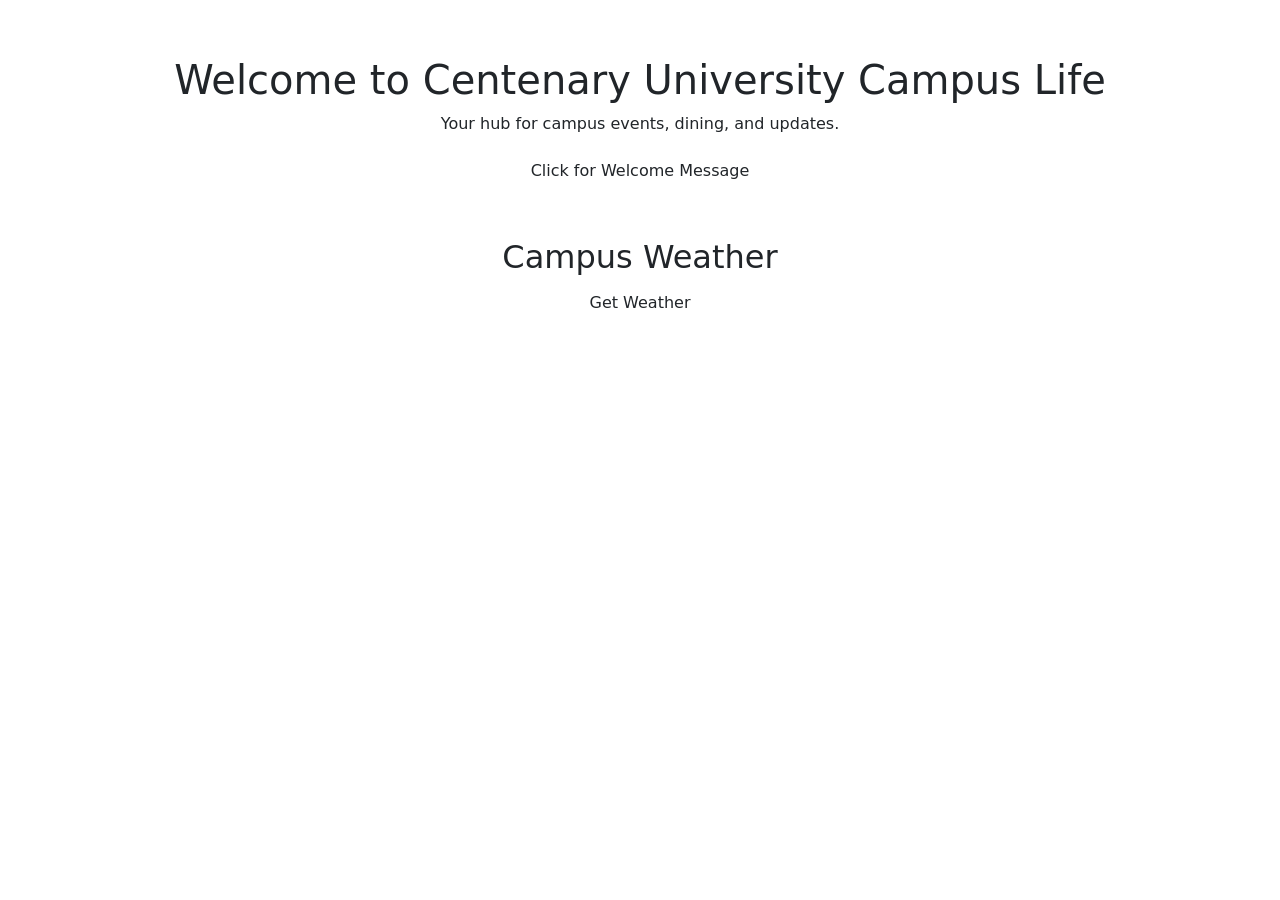
==== campus-life-app/index.html @ 5ec0c07e "Created basic campus life website" ====
<!DOCTYPE html>
<html lang="en">

<head>
    <meta charset="UTF-8">
    <meta name="viewport" content="width=device-width, initial-scale=1">

    <title>Campus Life App - Home</title>

    <!-- Bootstrap CSS -->
    <link href="https://cdn.jsdelivr.net/npm/bootstrap@5.3.0/dist/css/bootstrap.min.css" rel="stylesheet">

    <!-- Custom CSS -->
    <link rel="stylesheet" href="css/style.css">
</head>

<body>

<!-- Navigation Bar -->
<nav class="navbar navbar-expand-lg navbar-dark bg-navy">
    <div class="container">

        <a class="navbar-brand" href="index.html">
            Campus Life App
        </a>

        <button class="navbar-toggler"
            type="button"
            data-bs-toggle="collapse"
            data-bs-target="#navbarNav">

            <span class="navbar-toggler-icon"></span>

        </button>

        <div class="collapse navbar-collapse"
            id="navbarNav">

            <ul class="navbar-nav ms-auto">

                <li class="nav-item">
                    <a class="nav-link"
                        href="index.html">Home</a>
                </li>

                <li class="nav-item">
                    <a class="nav-link"
                        href="events.html">Events</a>
                </li>

                <li class="nav-item">
                    <a class="nav-link"
                        href="dining.html">Dining</a>
                </li>

            </ul>

        </div>

    </div>
</nav>

<!-- Hero Section -->
<header class="hero text-center">

    <div class="container">

        <h1>
            Welcome to Centenary University Campus Life
        </h1>

        <p>
            Your hub for campus events, dining, and updates.
        </p>

        <button
            class="btn btn-gold"
            onclick="showMessage()">

            Click for Welcome Message

        </button>

        <p id="welcomeMessage"></p>

    </div>

</header>

<!-- Weather Section -->
<section class="container text-center mt-5">

    <h2>Campus Weather</h2>

    <button
        class="btn btn-navy"
        onclick="getWeather()">

        Get Weather

    </button>

    <p id="weatherResult"></p>

</section>

<!-- Bootstrap JS -->
<script src="https://cdn.jsdelivr.net/npm/bootstrap@5.3.0/dist/js/bootstrap.bundle.min.js"></script>

<!-- Custom JS -->
<script src="js/script.js"></script>

</body>

</html>
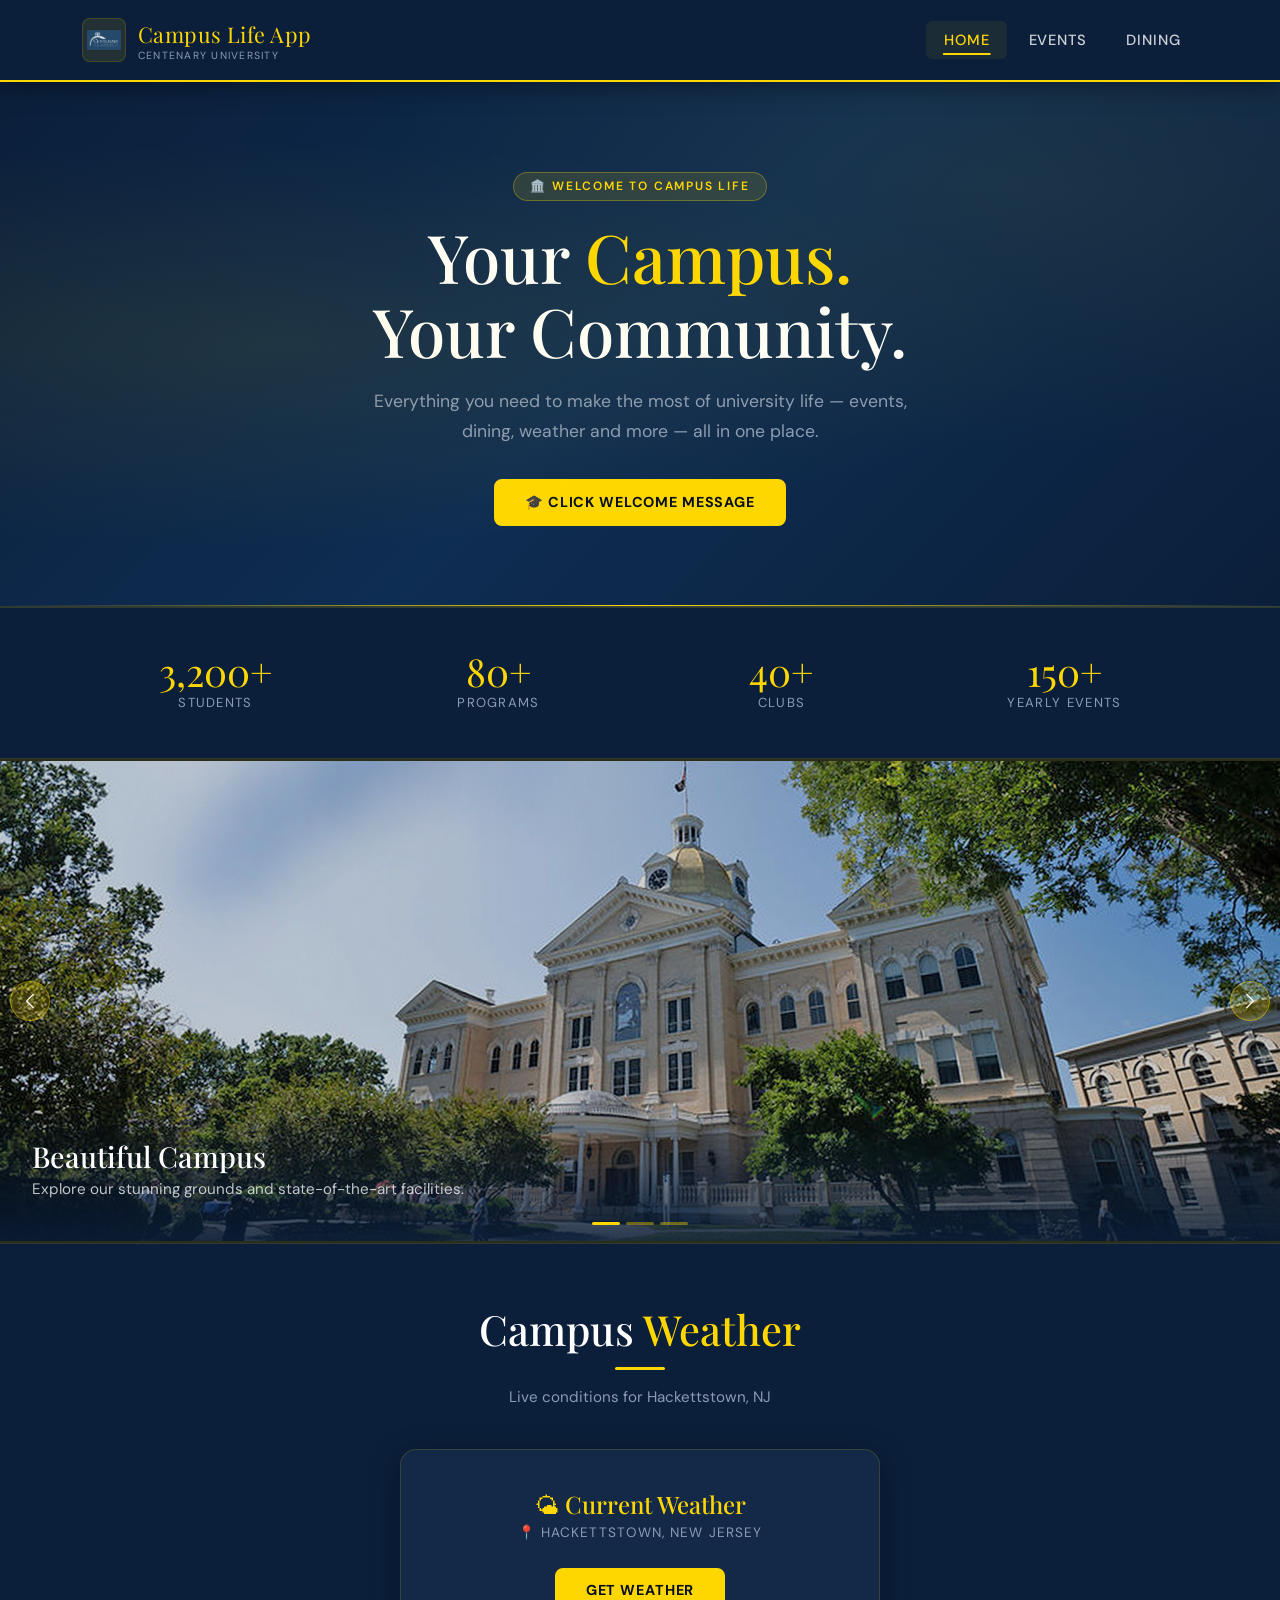
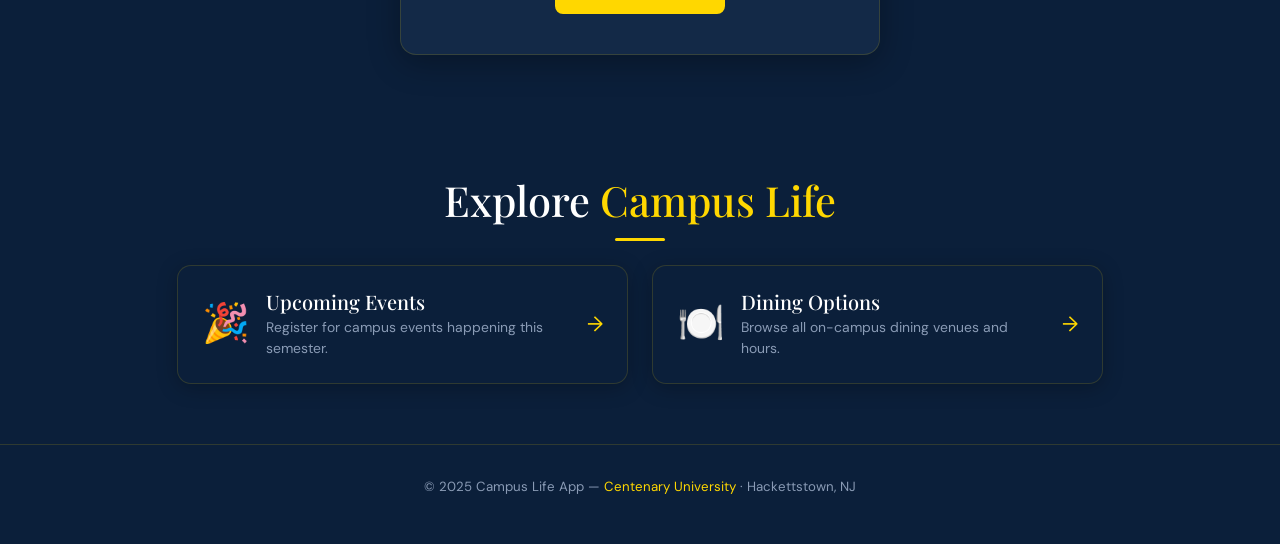
==== commit a3714e45: "final MVP updates" ====
--- a/campus-life-app/index.html
+++ b/campus-life-app/index.html
@@ -1,115 +1,188 @@
 <!DOCTYPE html>
 <html lang="en">
-
 <head>
-    <meta charset="UTF-8">
-    <meta name="viewport" content="width=device-width, initial-scale=1">
-
-    <title>Campus Life App - Home</title>
-
-    <!-- Bootstrap CSS -->
-    <link href="https://cdn.jsdelivr.net/npm/bootstrap@5.3.0/dist/css/bootstrap.min.css" rel="stylesheet">
-
-    <!-- Custom CSS -->
-    <link rel="stylesheet" href="css/style.css">
+  <meta charset="UTF-8" />
+  <meta name="viewport" content="width=device-width, initial-scale=1.0" />
+  <title>Campus Life App — Home</title>
+  <link rel="stylesheet" href="https://cdn.jsdelivr.net/npm/bootstrap@5.3.3/dist/css/bootstrap.min.css" />
+  <link rel="stylesheet" href="css/style.css" />
 </head>
-
 <body>
 
-<!-- Navigation Bar -->
-<nav class="navbar navbar-expand-lg navbar-dark bg-navy">
+  <!-- ═══ NAVBAR ═══════════════════════════════════════════════════ -->
+  <nav class="navbar navbar-expand-lg">
     <div class="container">
+      <a class="navbar-brand" href="index.html">
+        <img src="images/centenary-logo.png" alt="Campus Life Logo" />
+        <span>
+          Campus Life App
+          <span class="brand-sub">Centenary University</span>
+        </span>
+      </a>
+      <button class="navbar-toggler" type="button"
+              data-bs-toggle="collapse" data-bs-target="#navMenu"
+              aria-controls="navMenu" aria-expanded="false"
+              aria-label="Toggle navigation">
+        <span class="navbar-toggler-icon"></span>
+      </button>
+      <div class="collapse navbar-collapse justify-content-end" id="navMenu">
+        <ul class="navbar-nav gap-1">
+          <li class="nav-item"><a class="nav-link" href="index.html">Home</a></li>
+          <li class="nav-item"><a class="nav-link" href="events.html">Events</a></li>
+          <li class="nav-item"><a class="nav-link" href="dining.html">Dining</a></li>
+        </ul>
+      </div>
+    </div>
+  </nav>
 
-        <a class="navbar-brand" href="index.html">
-            Campus Life App
-        </a>
+  <!-- ═══ HERO ══════════════════════════════════════════════════════ -->
+  <section class="hero-section">
+    <div class="container">
+      <div class="hero-badge">🏛️ Welcome to Campus Life</div>
+      <h1>Your <span>Campus.</span><br>Your Community.</h1>
+      <p>Everything you need to make the most of university life — events, dining, weather and more — all in one place.</p>
+      <button class="btn-gold" onclick="showMessage()">
+        🎓 Click Welcome Message
+      </button>
+      <div class="message-box" id="welcome-message"></div>
+    </div>
+  </section>
 
-        <button class="navbar-toggler"
-            type="button"
-            data-bs-toggle="collapse"
-            data-bs-target="#navbarNav">
+  <!-- ═══ STATS STRIP ═══════════════════════════════════════════════ -->
+  <section class="stats-strip">
+    <div class="container">
+      <div class="row g-3">
+        <div class="col-6 col-md-3">
+          <div class="stat-item">
+            <span class="stat-number">3,200+</span>
+            <span class="stat-label">Students</span>
+          </div>
+        </div>
+        <div class="col-6 col-md-3">
+          <div class="stat-item">
+            <span class="stat-number">80+</span>
+            <span class="stat-label">Programs</span>
+          </div>
+        </div>
+        <div class="col-6 col-md-3">
+          <div class="stat-item">
+            <span class="stat-number">40+</span>
+            <span class="stat-label">Clubs</span>
+          </div>
+        </div>
+        <div class="col-6 col-md-3">
+          <div class="stat-item">
+            <span class="stat-number">150+</span>
+            <span class="stat-label">Yearly Events</span>
+          </div>
+        </div>
+      </div>
+    </div>
+  </section>
 
-            <span class="navbar-toggler-icon"></span>
+  <!-- ═══ CAROUSEL ═════════════════════════════════════════════════ -->
+  <div id="campusCarousel" class="carousel slide campus-carousel" data-bs-ride="carousel" data-bs-interval="4500">
+    <div class="carousel-indicators">
+      <button type="button" data-bs-target="#campusCarousel" data-bs-slide-to="0" class="active" aria-label="Campus"></button>
+      <button type="button" data-bs-target="#campusCarousel" data-bs-slide-to="1" aria-label="Events"></button>
+      <button type="button" data-bs-target="#campusCarousel" data-bs-slide-to="2" aria-label="Dining"></button>
+    </div>
+    <div class="carousel-inner">
+      <div class="carousel-item active">
+        <img src="images/campus.png" alt="Campus" />
+        <div class="carousel-caption">
+          <h5>Beautiful Campus</h5>
+          <p>Explore our stunning grounds and state-of-the-art facilities.</p>
+        </div>
+      </div>
+      <div class="carousel-item">
+        <img src="images/events.png" alt="Events" />
+        <div class="carousel-caption">
+          <h5>Vibrant Events</h5>
+          <p>Join hundreds of exciting events happening every semester.</p>
+        </div>
+      </div>
+      <div class="carousel-item">
+        <img src="images/dining.png" alt="Dining" />
+        <div class="carousel-caption">
+          <h5>Great Dining</h5>
+          <p>Multiple dining options to fuel your day, every day.</p>
+        </div>
+      </div>
+    </div>
+    <button class="carousel-control-prev" type="button" data-bs-target="#campusCarousel" data-bs-slide="prev">
+      <span class="carousel-control-prev-icon" aria-hidden="true"></span>
+      <span class="visually-hidden">Previous</span>
+    </button>
+    <button class="carousel-control-next" type="button" data-bs-target="#campusCarousel" data-bs-slide="next">
+      <span class="carousel-control-next-icon" aria-hidden="true"></span>
+      <span class="visually-hidden">Next</span>
+    </button>
+  </div>
 
+  <!-- ═══ WEATHER ═══════════════════════════════════════════════════ -->
+  <section class="weather-section">
+    <div class="container">
+      <div class="text-center mb-4">
+        <h2 class="section-title">Campus <span>Weather</span></h2>
+        <div class="section-divider mx-auto"></div>
+        <p class="section-subtitle">Live conditions for Hackettstown, NJ</p>
+      </div>
+      <div class="weather-card">
+        <h3>🌤 Current Weather</h3>
+        <div class="location">📍 Hackettstown, New Jersey</div>
+        <button class="btn-gold" id="weather-btn" onclick="getWeather()">
+          Get Weather
         </button>
+        <div id="weather-result"></div>
+      </div>
+    </div>
+  </section>
 
-        <div class="collapse navbar-collapse"
-            id="navbarNav">
+  <!-- ═══ QUICK LINKS ═══════════════════════════════════════════════ -->
+  <section style="padding: 60px 0; background: var(--navy);">
+    <div class="container">
+      <div class="text-center mb-4">
+        <h2 class="section-title">Explore <span>Campus Life</span></h2>
+        <div class="section-divider mx-auto"></div>
+      </div>
+      <div class="row g-4 justify-content-center">
+        <div class="col-md-5">
+          <a href="events.html" style="text-decoration:none;">
+            <div class="event-card p-4 d-flex align-items-center gap-3" style="border-radius:14px;">
+              <div style="font-size:2.4rem;">🎉</div>
+              <div>
+                <h5 style="font-family:'Playfair Display',serif; color:var(--white); margin-bottom:0.2rem;">Upcoming Events</h5>
+                <p style="color:var(--text-muted); font-size:0.87rem; margin:0;">Register for campus events happening this semester.</p>
+              </div>
+              <span style="color:var(--gold); margin-left:auto; font-size:1.3rem;">→</span>
+            </div>
+          </a>
+        </div>
+        <div class="col-md-5">
+          <a href="dining.html" style="text-decoration:none;">
+            <div class="event-card p-4 d-flex align-items-center gap-3" style="border-radius:14px;">
+              <div style="font-size:2.4rem;">🍽️</div>
+              <div>
+                <h5 style="font-family:'Playfair Display',serif; color:var(--white); margin-bottom:0.2rem;">Dining Options</h5>
+                <p style="color:var(--text-muted); font-size:0.87rem; margin:0;">Browse all on-campus dining venues and hours.</p>
+              </div>
+              <span style="color:var(--gold); margin-left:auto; font-size:1.3rem;">→</span>
+            </div>
+          </a>
+        </div>
+      </div>
+    </div>
+  </section>
 
-            <ul class="navbar-nav ms-auto">
+  <!-- ═══ FOOTER ═════════════════════════════════════════════════════ -->
+  <footer>
+    <div class="container">
+      <p>© 2025 Campus Life App — <a href="#">Centenary University</a> · Hackettstown, NJ</p>
+    </div>
+  </footer>
 
-                <li class="nav-item">
-                    <a class="nav-link"
-                        href="index.html">Home</a>
-                </li>
-
-                <li class="nav-item">
-                    <a class="nav-link"
-                        href="events.html">Events</a>
-                </li>
-
-                <li class="nav-item">
-                    <a class="nav-link"
-                        href="dining.html">Dining</a>
-                </li>
-
-            </ul>
-
-        </div>
-
-    </div>
-</nav>
-
-<!-- Hero Section -->
-<header class="hero text-center">
-
-    <div class="container">
-
-        <h1>
-            Welcome to Centenary University Campus Life
-        </h1>
-
-        <p>
-            Your hub for campus events, dining, and updates.
-        </p>
-
-        <button
-            class="btn btn-gold"
-            onclick="showMessage()">
-
-            Click for Welcome Message
-
-        </button>
-
-        <p id="welcomeMessage"></p>
-
-    </div>
-
-</header>
-
-<!-- Weather Section -->
-<section class="container text-center mt-5">
-
-    <h2>Campus Weather</h2>
-
-    <button
-        class="btn btn-navy"
-        onclick="getWeather()">
-
-        Get Weather
-
-    </button>
-
-    <p id="weatherResult"></p>
-
-</section>
-
-<!-- Bootstrap JS -->
-<script src="https://cdn.jsdelivr.net/npm/bootstrap@5.3.0/dist/js/bootstrap.bundle.min.js"></script>
-
-<!-- Custom JS -->
-<script src="js/script.js"></script>
-
+  <script src="https://cdn.jsdelivr.net/npm/bootstrap@5.3.3/dist/js/bootstrap.bundle.min.js"></script>
+  <script src="js/script.js"></script>
 </body>
-
-</html>+</html>
--- a/campus-life-app/css/style.css
+++ b/campus-life-app/css/style.css
@@ -0,0 +1,667 @@
+/* =============================================
+   CAMPUS LIFE APP — CUSTOM STYLES
+   Theme: Navy #0b1f3a | Gold #ffd700
+   ============================================= */
+
+@import url('https://fonts.googleapis.com/css2?family=Playfair+Display:wght@600;700&family=DM+Sans:wght@300;400;500;600&display=swap');
+
+:root {
+  --navy: #0b1f3a;
+  --navy-light: #132947;
+  --navy-dark: #060f1c;
+  --gold: #ffd700;
+  --gold-dark: #e6c200;
+  --gold-light: #fff3a3;
+  --white: #ffffff;
+  --off-white: #f8f9fc;
+  --text-muted: #8a9bb5;
+  --border: rgba(255,215,0,0.15);
+}
+
+* {
+  box-sizing: border-box;
+  margin: 0;
+  padding: 0;
+}
+
+body {
+  font-family: 'DM Sans', sans-serif;
+  background-color: var(--navy-dark);
+  color: var(--white);
+  min-height: 100vh;
+}
+
+/* ── NAVBAR ─────────────────────────────────── */
+.navbar {
+  background: var(--navy) !important;
+  border-bottom: 2px solid var(--gold);
+  padding: 0.8rem 1.5rem;
+  box-shadow: 0 4px 24px rgba(0,0,0,0.4);
+  position: sticky;
+  top: 0;
+  z-index: 1000;
+}
+
+.navbar-brand {
+  display: flex;
+  align-items: center;
+  gap: 0.75rem;
+  font-family: 'Playfair Display', serif;
+  font-size: 1.35rem;
+  color: var(--gold) !important;
+  letter-spacing: 0.02em;
+  text-decoration: none;
+}
+
+.navbar-brand img {
+  width: 44px;
+  height: 44px;
+  object-fit: contain;
+  border-radius: 8px;
+  background: rgba(255,215,0,0.1);
+  padding: 4px;
+  border: 1px solid var(--border);
+}
+
+.navbar-brand .brand-sub {
+  font-family: 'DM Sans', sans-serif;
+  font-size: 0.65rem;
+  font-weight: 400;
+  color: var(--text-muted);
+  display: block;
+  line-height: 1;
+  letter-spacing: 0.12em;
+  text-transform: uppercase;
+}
+
+.navbar-toggler {
+  border: 1px solid var(--gold) !important;
+  padding: 0.35rem 0.6rem;
+}
+
+.navbar-toggler-icon {
+  background-image: url("data:image/svg+xml,%3csvg xmlns='http://www.w3.org/2000/svg' viewBox='0 0 30 30'%3e%3cpath stroke='%23ffd700' stroke-linecap='round' stroke-miterlimit='10' stroke-width='2' d='M4 7h22M4 15h22M4 23h22'/%3e%3c/svg%3e") !important;
+}
+
+.navbar-nav .nav-link {
+  color: rgba(255,255,255,0.8) !important;
+  font-weight: 500;
+  font-size: 0.92rem;
+  letter-spacing: 0.06em;
+  text-transform: uppercase;
+  padding: 0.5rem 1.1rem !important;
+  border-radius: 6px;
+  transition: all 0.22s ease;
+  position: relative;
+}
+
+.navbar-nav .nav-link::after {
+  content: '';
+  position: absolute;
+  bottom: 4px;
+  left: 50%;
+  transform: translateX(-50%);
+  width: 0;
+  height: 2px;
+  background: var(--gold);
+  border-radius: 2px;
+  transition: width 0.22s ease;
+}
+
+.navbar-nav .nav-link:hover,
+.navbar-nav .nav-link.active {
+  color: var(--gold) !important;
+  background: rgba(255,215,0,0.07);
+}
+
+.navbar-nav .nav-link:hover::after,
+.navbar-nav .nav-link.active::after {
+  width: 60%;
+}
+
+/* ── HERO ────────────────────────────────────── */
+.hero-section {
+  background: linear-gradient(135deg, var(--navy) 0%, #0e2d52 50%, #0b1f3a 100%);
+  padding: 90px 0 80px;
+  text-align: center;
+  position: relative;
+  overflow: hidden;
+  border-bottom: 1px solid var(--border);
+}
+
+.hero-section::before {
+  content: '';
+  position: absolute;
+  inset: 0;
+  background:
+    radial-gradient(ellipse at 20% 50%, rgba(255,215,0,0.08) 0%, transparent 55%),
+    radial-gradient(ellipse at 80% 20%, rgba(255,215,0,0.06) 0%, transparent 45%);
+  pointer-events: none;
+}
+
+.hero-section::after {
+  content: '';
+  position: absolute;
+  bottom: 0; left: 0; right: 0;
+  height: 1px;
+  background: linear-gradient(90deg, transparent, var(--gold), transparent);
+}
+
+.hero-badge {
+  display: inline-block;
+  background: rgba(255,215,0,0.12);
+  color: var(--gold);
+  border: 1px solid rgba(255,215,0,0.3);
+  border-radius: 20px;
+  padding: 0.3rem 1rem;
+  font-size: 0.75rem;
+  font-weight: 600;
+  letter-spacing: 0.15em;
+  text-transform: uppercase;
+  margin-bottom: 1.2rem;
+}
+
+.hero-section h1 {
+  font-family: 'Playfair Display', serif;
+  font-size: clamp(2.4rem, 6vw, 4.2rem);
+  line-height: 1.1;
+  color: var(--white);
+  margin-bottom: 1.2rem;
+}
+
+.hero-section h1 span {
+  color: var(--gold);
+  position: relative;
+}
+
+.hero-section p {
+  font-size: 1.1rem;
+  color: var(--text-muted);
+  max-width: 560px;
+  margin: 0 auto 2rem;
+  line-height: 1.7;
+}
+
+/* ── BUTTONS ─────────────────────────────────── */
+.btn-gold {
+  background: var(--gold);
+  color: var(--navy-dark);
+  font-weight: 700;
+  font-size: 0.9rem;
+  letter-spacing: 0.06em;
+  border: 2px solid var(--gold);
+  border-radius: 8px;
+  padding: 0.65rem 1.8rem;
+  transition: all 0.22s ease;
+  text-transform: uppercase;
+  font-family: 'DM Sans', sans-serif;
+  cursor: pointer;
+}
+
+.btn-gold:hover {
+  background: var(--gold-dark);
+  border-color: var(--gold-dark);
+  color: var(--navy-dark);
+  transform: translateY(-2px);
+  box-shadow: 0 6px 20px rgba(255,215,0,0.3);
+}
+
+.btn-outline-gold {
+  background: transparent;
+  color: var(--gold);
+  font-weight: 600;
+  font-size: 0.88rem;
+  letter-spacing: 0.06em;
+  border: 2px solid var(--gold);
+  border-radius: 8px;
+  padding: 0.6rem 1.6rem;
+  transition: all 0.22s ease;
+  text-transform: uppercase;
+  font-family: 'DM Sans', sans-serif;
+  cursor: pointer;
+}
+
+.btn-outline-gold:hover {
+  background: var(--gold);
+  color: var(--navy-dark);
+  transform: translateY(-2px);
+  box-shadow: 0 6px 20px rgba(255,215,0,0.25);
+}
+
+/* ── MESSAGE BOX ─────────────────────────────── */
+.message-box {
+  display: none;
+  margin-top: 1.2rem;
+  padding: 1rem 1.6rem;
+  background: rgba(255,215,0,0.1);
+  border: 1px solid rgba(255,215,0,0.3);
+  border-radius: 10px;
+  color: var(--gold-light);
+  font-size: 1rem;
+  font-weight: 500;
+  animation: fadeIn 0.35s ease;
+  max-width: 480px;
+  margin-left: auto;
+  margin-right: auto;
+}
+
+@keyframes fadeIn {
+  from { opacity: 0; transform: translateY(8px); }
+  to   { opacity: 1; transform: translateY(0); }
+}
+
+/* ── CAROUSEL ────────────────────────────────── */
+.campus-carousel {
+  margin: 0;
+  border-top: 2px solid var(--border);
+  border-bottom: 2px solid var(--border);
+}
+
+.campus-carousel .carousel-inner {
+  max-height: 480px;
+}
+
+.campus-carousel .carousel-item img {
+  width: 100%;
+  height: 480px;
+  object-fit: cover;
+  object-position: center;
+  filter: brightness(0.82);
+}
+
+.campus-carousel .carousel-caption {
+  background: linear-gradient(transparent, rgba(11,31,58,0.85));
+  padding: 2rem 2rem 1.5rem;
+  border-radius: 0;
+  bottom: 0; left: 0; right: 0;
+  text-align: left;
+}
+
+.campus-carousel .carousel-caption h5 {
+  font-family: 'Playfair Display', serif;
+  font-size: 1.8rem;
+  color: var(--white);
+  margin-bottom: 0.3rem;
+}
+
+.campus-carousel .carousel-caption p {
+  color: rgba(255,255,255,0.75);
+  font-size: 0.95rem;
+}
+
+.campus-carousel .carousel-control-prev,
+.campus-carousel .carousel-control-next {
+  width: 60px;
+  opacity: 1;
+}
+
+.campus-carousel .carousel-control-prev-icon,
+.campus-carousel .carousel-control-next-icon {
+  width: 40px;
+  height: 40px;
+  background-color: rgba(255,215,0,0.2);
+  border-radius: 50%;
+  border: 1px solid rgba(255,215,0,0.4);
+  background-size: 18px;
+}
+
+.campus-carousel .carousel-indicators [data-bs-target] {
+  background-color: var(--gold);
+  width: 28px;
+  height: 3px;
+  border-radius: 2px;
+  border: none;
+  opacity: 0.4;
+}
+
+.campus-carousel .carousel-indicators .active {
+  opacity: 1;
+}
+
+/* ── SECTION STYLES ──────────────────────────── */
+.section-title {
+  font-family: 'Playfair Display', serif;
+  font-size: clamp(1.8rem, 4vw, 2.6rem);
+  color: var(--white);
+  margin-bottom: 0.5rem;
+}
+
+.section-title span {
+  color: var(--gold);
+}
+
+.section-subtitle {
+  color: var(--text-muted);
+  font-size: 0.95rem;
+  margin-bottom: 2.5rem;
+}
+
+.section-divider {
+  width: 50px;
+  height: 3px;
+  background: var(--gold);
+  border-radius: 2px;
+  margin: 0.8rem auto 1rem;
+}
+
+/* ── WEATHER ─────────────────────────────────── */
+.weather-section {
+  background: var(--navy);
+  padding: 60px 0;
+  border-top: 1px solid var(--border);
+}
+
+.weather-card {
+  background: var(--navy-light);
+  border: 1px solid var(--border);
+  border-radius: 16px;
+  padding: 2.5rem;
+  text-align: center;
+  max-width: 480px;
+  margin: 0 auto;
+  box-shadow: 0 8px 32px rgba(0,0,0,0.3);
+}
+
+.weather-card h3 {
+  font-family: 'Playfair Display', serif;
+  color: var(--gold);
+  font-size: 1.5rem;
+  margin-bottom: 0.3rem;
+}
+
+.weather-card .location {
+  color: var(--text-muted);
+  font-size: 0.85rem;
+  margin-bottom: 1.5rem;
+  letter-spacing: 0.08em;
+  text-transform: uppercase;
+}
+
+#weather-result {
+  margin-top: 1.5rem;
+  padding: 1.2rem;
+  background: rgba(255,215,0,0.07);
+  border: 1px solid var(--border);
+  border-radius: 12px;
+  display: none;
+  animation: fadeIn 0.35s ease;
+}
+
+#weather-result .temp {
+  font-family: 'Playfair Display', serif;
+  font-size: 3.5rem;
+  color: var(--gold);
+  line-height: 1;
+}
+
+#weather-result .weather-label {
+  color: var(--text-muted);
+  font-size: 0.9rem;
+  margin-top: 0.3rem;
+}
+
+#weather-result .weather-detail {
+  color: rgba(255,255,255,0.6);
+  font-size: 0.82rem;
+  margin-top: 0.8rem;
+}
+
+/* ── CARDS ───────────────────────────────────── */
+.events-section {
+  padding: 70px 0;
+  background: var(--navy-dark);
+}
+
+.event-card {
+  background: var(--navy);
+  border: 1px solid var(--border);
+  border-radius: 16px;
+  overflow: hidden;
+  transition: all 0.3s ease;
+  height: 100%;
+  box-shadow: 0 4px 20px rgba(0,0,0,0.25);
+}
+
+.event-card:hover {
+  transform: translateY(-6px);
+  border-color: rgba(255,215,0,0.35);
+  box-shadow: 0 12px 36px rgba(0,0,0,0.4), 0 0 0 1px rgba(255,215,0,0.15);
+}
+
+.event-card img {
+  width: 100%;
+  height: 200px;
+  object-fit: cover;
+  object-position: center;
+  filter: brightness(0.85);
+  transition: filter 0.3s ease;
+}
+
+.event-card:hover img {
+  filter: brightness(0.95);
+}
+
+.event-card .card-body {
+  padding: 1.6rem;
+}
+
+.event-card .event-tag {
+  font-size: 0.7rem;
+  font-weight: 700;
+  letter-spacing: 0.14em;
+  text-transform: uppercase;
+  color: var(--gold);
+  margin-bottom: 0.5rem;
+}
+
+.event-card .card-title {
+  font-family: 'Playfair Display', serif;
+  font-size: 1.3rem;
+  color: var(--white);
+  margin-bottom: 0.6rem;
+}
+
+.event-card .card-text {
+  color: var(--text-muted);
+  font-size: 0.9rem;
+  line-height: 1.65;
+  margin-bottom: 1.2rem;
+}
+
+.event-card .event-meta {
+  display: flex;
+  gap: 1rem;
+  margin-bottom: 1rem;
+  font-size: 0.8rem;
+  color: rgba(255,255,255,0.45);
+}
+
+.register-msg {
+  display: none;
+  margin-top: 0.8rem;
+  padding: 0.6rem 0.9rem;
+  background: rgba(255,215,0,0.1);
+  border: 1px solid rgba(255,215,0,0.25);
+  border-radius: 8px;
+  color: var(--gold-light);
+  font-size: 0.85rem;
+  animation: fadeIn 0.3s ease;
+}
+
+/* ── DINING ──────────────────────────────────── */
+.dining-section {
+  padding: 70px 0;
+  background: var(--navy-dark);
+}
+
+.dining-hero-img {
+  width: 100%;
+  height: 360px;
+  object-fit: cover;
+  border-radius: 16px;
+  border: 1px solid var(--border);
+  box-shadow: 0 12px 40px rgba(0,0,0,0.4);
+}
+
+.dining-options-list {
+  display: none;
+  margin-top: 1.5rem;
+  animation: fadeIn 0.35s ease;
+}
+
+.dining-item {
+  display: flex;
+  align-items: center;
+  gap: 1rem;
+  padding: 1.1rem 1.4rem;
+  background: var(--navy);
+  border: 1px solid var(--border);
+  border-radius: 12px;
+  margin-bottom: 0.75rem;
+  transition: all 0.22s ease;
+}
+
+.dining-item:hover {
+  border-color: rgba(255,215,0,0.35);
+  background: var(--navy-light);
+  transform: translateX(4px);
+}
+
+.dining-item .dining-icon {
+  font-size: 1.6rem;
+  width: 46px;
+  height: 46px;
+  display: flex;
+  align-items: center;
+  justify-content: center;
+  background: rgba(255,215,0,0.1);
+  border-radius: 10px;
+  border: 1px solid var(--border);
+  flex-shrink: 0;
+}
+
+.dining-item .dining-info h6 {
+  color: var(--white);
+  font-weight: 600;
+  margin-bottom: 0.1rem;
+  font-size: 0.95rem;
+}
+
+.dining-item .dining-info span {
+  color: var(--text-muted);
+  font-size: 0.78rem;
+}
+
+/* ── PAGE HERO (events/dining) ───────────────── */
+.page-hero {
+  background: linear-gradient(135deg, var(--navy) 0%, #0e2d52 100%);
+  padding: 60px 0 50px;
+  border-bottom: 1px solid var(--border);
+  text-align: center;
+  position: relative;
+  overflow: hidden;
+}
+
+.page-hero::before {
+  content: '';
+  position: absolute;
+  inset: 0;
+  background: radial-gradient(ellipse at 50% 100%, rgba(255,215,0,0.07) 0%, transparent 60%);
+  pointer-events: none;
+}
+
+.page-hero h1 {
+  font-family: 'Playfair Display', serif;
+  font-size: clamp(2rem, 5vw, 3.2rem);
+  color: var(--white);
+  margin-bottom: 0.6rem;
+}
+
+.page-hero p {
+  color: var(--text-muted);
+  font-size: 1rem;
+  max-width: 500px;
+  margin: 0 auto;
+}
+
+/* ── FOOTER ──────────────────────────────────── */
+footer {
+  background: var(--navy);
+  border-top: 1px solid var(--border);
+  padding: 2rem 0;
+  text-align: center;
+  color: var(--text-muted);
+  font-size: 0.83rem;
+}
+
+footer a {
+  color: var(--gold);
+  text-decoration: none;
+}
+
+footer a:hover {
+  color: var(--gold-light);
+  text-decoration: underline;
+}
+
+/* ── STATS STRIP ─────────────────────────────── */
+.stats-strip {
+  background: var(--navy);
+  border-top: 1px solid var(--border);
+  border-bottom: 1px solid var(--border);
+  padding: 36px 0;
+}
+
+.stat-item {
+  text-align: center;
+  padding: 0.5rem;
+}
+
+.stat-item .stat-number {
+  font-family: 'Playfair Display', serif;
+  font-size: 2.4rem;
+  color: var(--gold);
+  line-height: 1;
+  display: block;
+}
+
+.stat-item .stat-label {
+  color: var(--text-muted);
+  font-size: 0.82rem;
+  letter-spacing: 0.1em;
+  text-transform: uppercase;
+  margin-top: 0.3rem;
+}
+
+/* ── RESPONSIVE ──────────────────────────────── */
+@media (max-width: 768px) {
+  .campus-carousel .carousel-item img {
+    height: 260px;
+  }
+  .campus-carousel .carousel-inner {
+    max-height: 260px;
+  }
+  .campus-carousel .carousel-caption h5 {
+    font-size: 1.2rem;
+  }
+  .campus-carousel .carousel-caption p {
+    display: none;
+  }
+  .dining-hero-img {
+    height: 240px;
+  }
+  .weather-card {
+    padding: 1.5rem;
+  }
+}
+
+@media (max-width: 576px) {
+  .hero-section {
+    padding: 60px 0 50px;
+  }
+  .events-section,
+  .dining-section,
+  .weather-section {
+    padding: 50px 0;
+  }
+}
